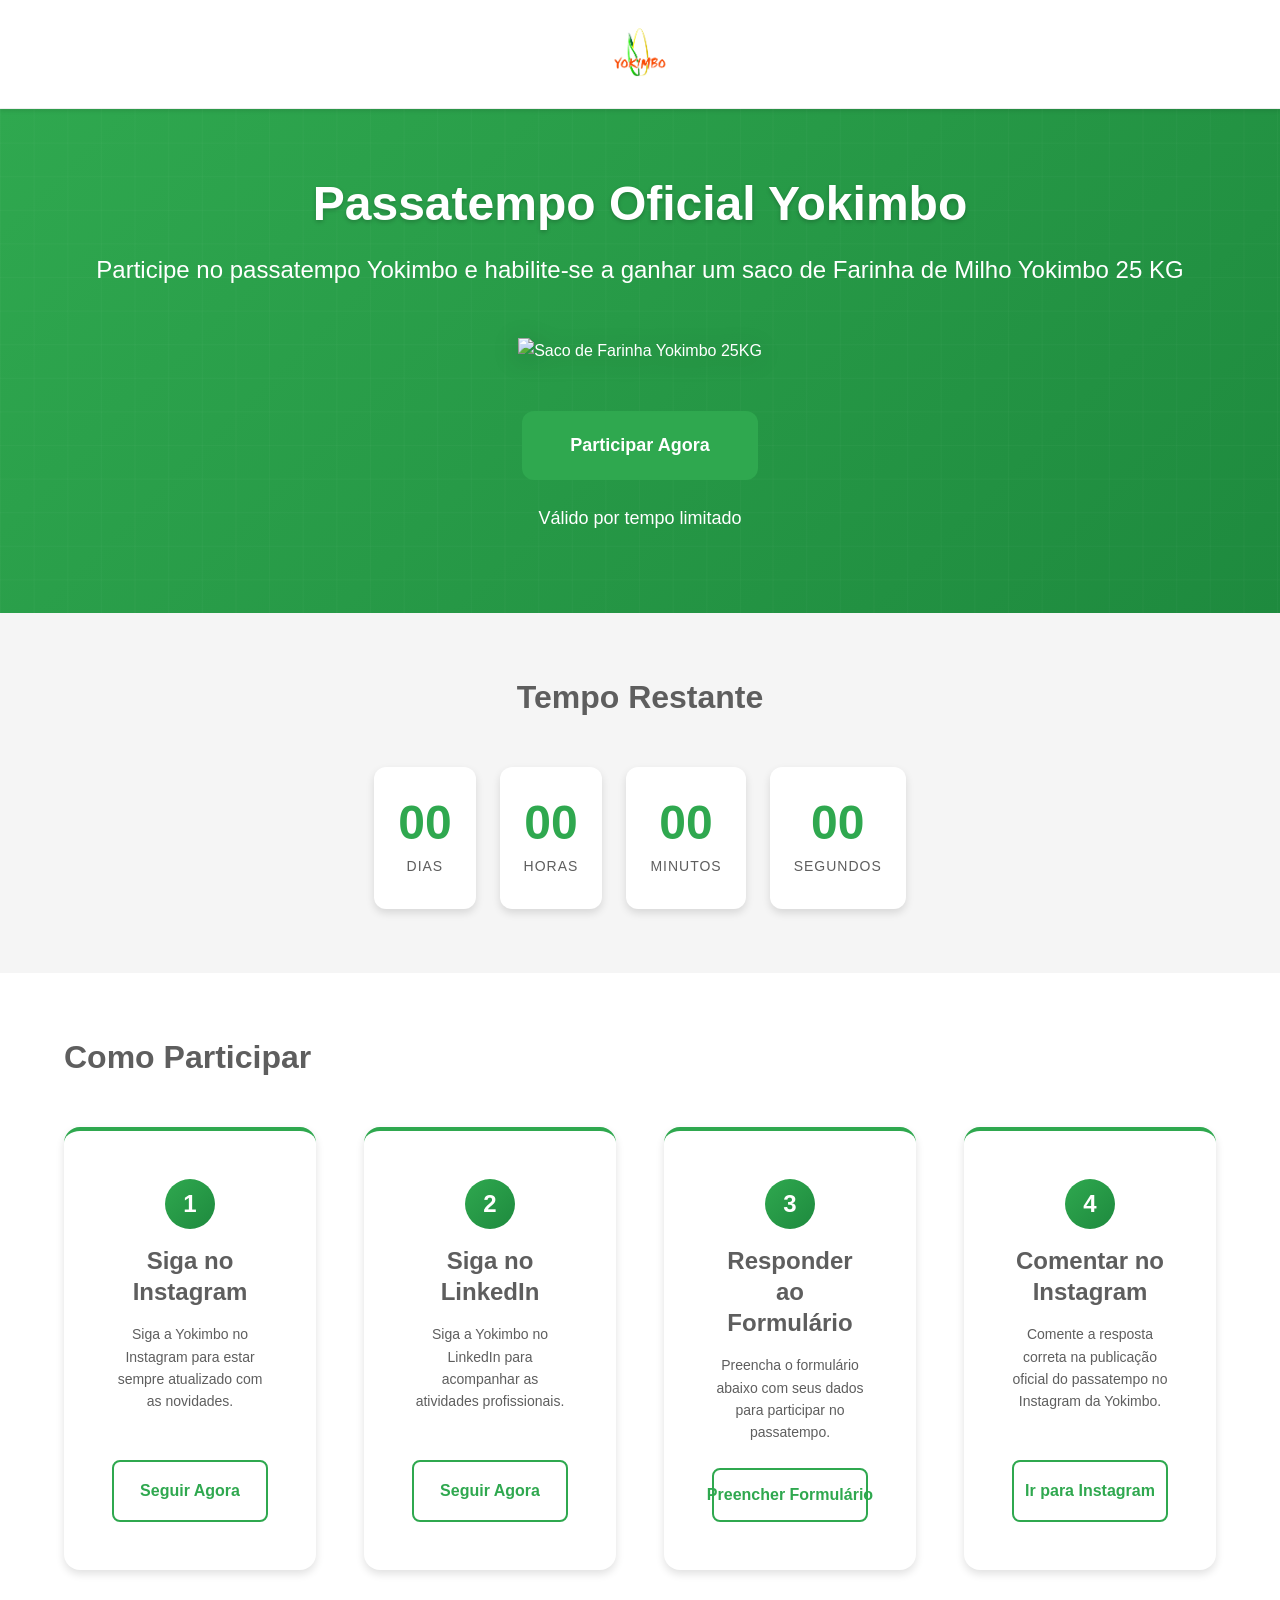
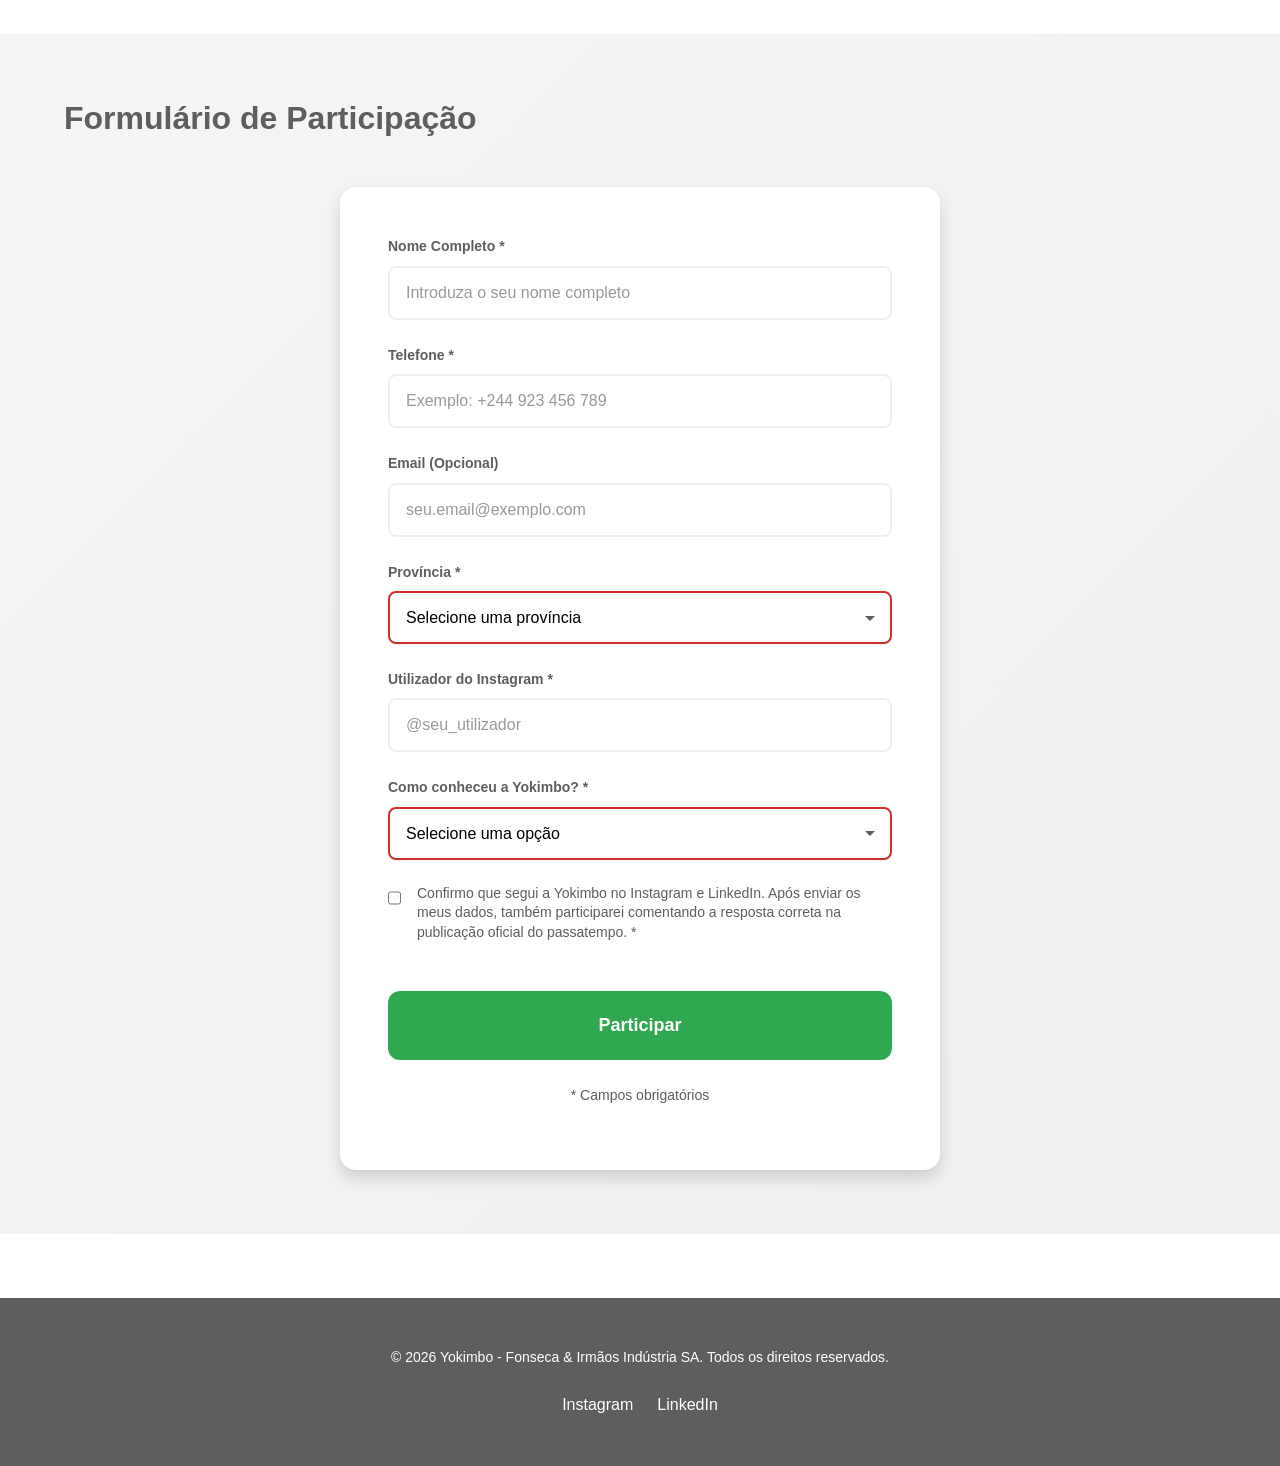
==== index.html @ 4f71092d "Update index.html" ====
<!DOCTYPE html>
<html lang="pt-PT">
<head>
    <meta charset="UTF-8">
    <meta name="viewport" content="width=device-width, initial-scale=1.0">
    <meta name="description" content="Passatempo Oficial Yokimbo - Ganhe um saco de Farinha de Milho Yokimbo 25 KG">
    <meta name="theme-color" content="#2FA84F">
    
    <title>Passatempo Yokimbo | Ganhe um saco de Farinha de Milho 25 KG</title>
    
    <!-- CSS -->
    <link rel="stylesheet" href="css/style.css">
    <link rel="stylesheet" href="css/responsive.css">
    <link rel="stylesheet" href="css/animations.css">
    
    <!-- Cloudflare Turnstile -->
    <script src="https://challenges.cloudflare.com/turnstile/v0/api.js" async defer></script>
</head>
<body>
    <!-- HEADER -->
    <header class="header">
        <div class="container">
            <div class="logo">
                <img src="assets/logo.png" alt="Yokimbo - Derivados de Milho" class="logo-img">
            </div>
        </div>
    </header>

    <!-- HERO SECTION -->
    <section class="hero">
        <div class="container">
            <div class="hero-content">
                <h1 class="hero-title">Passatempo Oficial Yokimbo</h1>
                <p class="hero-subtitle">Participe no passatempo Yokimbo e habilite-se a ganhar um saco de Farinha de Milho Yokimbo 25 KG</p>
                
                <div class="hero-prize">
                    <img src="assets/premio.png" alt="Saco de Farinha Yokimbo 25KG" class="prize-image">
                </div>
                
                <button class="btn btn-primary btn-large" onclick="scrollToForm()">
                    Participar Agora
                </button>
                
                <p class="hero-urgency">Válido por tempo limitado</p>
            </div>
        </div>
    </section>

    <!-- COUNTDOWN -->
    <section class="countdown-section">
        <div class="container">
            <h2 class="section-title">Tempo Restante</h2>
            <div class="countdown">
                <div class="countdown-item">
                    <div class="countdown-value" id="days">00</div>
                    <div class="countdown-label">Dias</div>
                </div>
                <div class="countdown-item">
                    <div class="countdown-value" id="hours">00</div>
                    <div class="countdown-label">Horas</div>
                </div>
                <div class="countdown-item">
                    <div class="countdown-value" id="minutes">00</div>
                    <div class="countdown-label">Minutos</div>
                </div>
                <div class="countdown-item">
                    <div class="countdown-value" id="seconds">00</div>
                    <div class="countdown-label">Segundos</div>
                </div>
            </div>
        </div>
    </section>

    <!-- COMO PARTICIPAR -->
    <section class="how-to-section">
        <div class="container">
            <h2 class="section-title">Como Participar</h2>
            <div class="steps-grid">
                
                <!-- PASSO 1 -->
                <div class="step-card">
                    <div class="step-number">1</div>
                    <h3 class="step-title">Siga no Instagram</h3>
                    <p class="step-description">Siga a Yokimbo no Instagram para estar sempre atualizado com as novidades.</p>
                    <a href="https://www.instagram.com/yokimboo/" target="_blank" rel="noopener noreferrer" class="btn btn-secondary">
                        Seguir Agora
                    </a>
                </div>
                
                <!-- PASSO 2 -->
                <div class="step-card">
                    <div class="step-number">2</div>
                    <h3 class="step-title">Siga no LinkedIn</h3>
                    <p class="step-description">Siga a Yokimbo no LinkedIn para acompanhar as atividades profissionais.</p>
                    <a href="https://www.linkedin.com/in/yokimbo-fonseca-irm%C3%A3os-ind%C3%BAstria-sa-bb4687336/" target="_blank" rel="noopener noreferrer" class="btn btn-secondary">
                        Seguir Agora
                    </a>
                </div>
                
                <!-- PASSO 3 -->
                <div class="step-card">
                    <div class="step-number">3</div>
                    <h3 class="step-title">Responder ao Formulário</h3>
                    <p class="step-description">Preencha o formulário abaixo com seus dados para participar no passatempo.</p>
                    <button class="btn btn-secondary" onclick="scrollToForm()">
                        Preencher Formulário
                    </button>
                </div>
                
                <!-- PASSO 4 -->
                <div class="step-card">
                    <div class="step-number">4</div>
                    <h3 class="step-title">Comentar no Instagram</h3>
                    <p class="step-description">Comente a resposta correta na publicação oficial do passatempo no Instagram da Yokimbo.</p>
                    <a href="https://www.instagram.com/yokimboo/" target="_blank" rel="noopener noreferrer" class="btn btn-secondary">
                        Ir para Instagram
                    </a>
                </div>
                
            </div>
        </div>
    </section>

    <!-- FORMULÁRIO -->
    <section class="form-section" id="form-section">
        <div class="container">
            <h2 class="section-title">Formulário de Participação</h2>
            <div class="form-wrapper">
                <form id="participationForm" class="form">
                    
                    <!-- Nome Completo -->
                    <div class="form-group">
                        <label for="fullName" class="form-label">Nome Completo *</label>
                        <input 
                            type="text" 
                            id="fullName" 
                            name="fullName" 
                            class="form-input" 
                            placeholder="Introduza o seu nome completo"
                            required
                        >
                        <span class="form-error" id="error-fullName"></span>
                    </div>
                    
                    <!-- Telefone -->
                    <div class="form-group">
                        <label for="phone" class="form-label">Telefone *</label>
                        <input 
                            type="tel" 
                            id="phone" 
                            name="phone" 
                            class="form-input" 
                            placeholder="Exemplo: +244 923 456 789"
                            required
                        >
                        <span class="form-error" id="error-phone"></span>
                    </div>
                    
                    <!-- Email -->
                    <div class="form-group">
                        <label for="email" class="form-label">Email (Opcional)</label>
                        <input 
                            type="email" 
                            id="email" 
                            name="email" 
                            class="form-input" 
                            placeholder="seu.email@exemplo.com"
                        >
                        <span class="form-error" id="error-email"></span>
                    </div>
                    
                    <!-- Província -->
                    <div class="form-group">
                        <label for="province" class="form-label">Província *</label>
                        <select id="province" name="province" class="form-input" required>
                            <option value="">Selecione uma província</option>
                            <option value="Bengo">Bengo</option>
                            <option value="Benguela">Benguela</option>
                            <option value="Bié">Bié</option>
                            <option value="Cabinda">Cabinda</option>
                            <option value="Cuando Cubango">Cuando Cubango</option>
                            <option value="Cuanza Norte">Cuanza Norte</option>
                            <option value="Cuanza Sul">Cuanza Sul</option>
                            <option value="Cunene">Cunene</option>
                            <option value="Huambo">Huambo</option>
                            <option value="Huíla">Huíla</option>
                            <option value="Luanda">Luanda</option>
                            <option value="Lunda Norte">Lunda Norte</option>
                            <option value="Lunda Sul">Lunda Sul</option>
                            <option value="Malange">Malange</option>
                            <option value="Moxico">Moxico</option>
                            <option value="Namibe">Namibe</option>
                            <option value="Uíge">Uíge</option>
                            <option value="Zaire">Zaire</option>
                        </select>
                        <span class="form-error" id="error-province"></span>
                    </div>
                    
                    <!-- Instagram -->
                    <div class="form-group">
                        <label for="instagram" class="form-label">Utilizador do Instagram *</label>
                        <input 
                            type="text" 
                            id="instagram" 
                            name="instagram" 
                            class="form-input" 
                            placeholder="@seu_utilizador"
                            required
                        >
                        <span class="form-error" id="error-instagram"></span>
                    </div>
                    
                    <!-- Como Conheceu -->
                    <div class="form-group">
                        <label for="origin" class="form-label">Como conheceu a Yokimbo? *</label>
                        <select id="origin" name="origin" class="form-input" required>
                            <option value="">Selecione uma opção</option>
                            <option value="Instagram">Instagram</option>
                            <option value="Facebook">Facebook</option>
                            <option value="FILDA">FILDA</option>
                            <option value="Supermercado">Supermercado</option>
                            <option value="Amigos">Amigos</option>
                            <option value="Outro">Outro</option>
                        </select>
                        <span class="form-error" id="error-origin"></span>
                    </div>
                    
                    <!-- Checkbox de Confirmação -->
                    <div class="form-group form-checkbox">
                        <input 
                            type="checkbox" 
                            id="confirm" 
                            name="confirm" 
                            class="form-checkbox-input"
                            required
                        >
                        <label for="confirm" class="form-checkbox-label">
                            Confirmo que segui a Yokimbo no Instagram e LinkedIn. Após enviar os meus dados, também participarei comentando a resposta correta na publicação oficial do passatempo. *
                        </label>
                        <span class="form-error" id="error-confirm"></span>
                    </div>
                    
                    <!-- Cloudflare Turnstile -->
                    <div class="form-group">
                        <div class="cf-turnstile" 
                             data-sitekey="0x4AAAAAAD3tUOcCZCIoDk7H" 
                             data-theme="light">
                        </div>
                    </div>
                    
                    <!-- Botão Enviar -->
                    <button type="submit" class="btn btn-primary btn-large" id="submitBtn">
                        Participar
                    </button>
                    
                    <p class="form-notice">* Campos obrigatórios</p>
                </form>
            </div>
        </div>
    </section>

    <!-- FOOTER -->
    <footer class="footer">
        <div class="container">
            <div class="footer-content">
                <p>&copy; 2026 Yokimbo - Fonseca & Irmãos Indústria SA. Todos os direitos reservados.</p>
                <div class="footer-links">
                    <a href="https://www.instagram.com/yokimboo/" target="_blank" rel="noopener noreferrer">Instagram</a>
                    <a href="https://www.linkedin.com/in/yokimbo-fonseca-irm%C3%A3os-ind%C3%BAstria-sa-bb4687336/" target="_blank" rel="noopener noreferrer">LinkedIn</a>
                </div>
            </div>
        </div>
    </footer>

    <!-- LOADING OVERLAY -->
    <div class="loading-overlay" id="loadingOverlay">
        <div class="spinner"></div>
        <p>A enviar a sua participação...</p>
    </div>

   <script src="js/config.js"></script>

<script src="js/countdown.js"></script>
<script src="js/validation.js"></script>

<script type="module" src="js/firebase.js"></script>

<script type="module" src="js/submit.js"></script>
<script src="js/app.js"></script>
</body>
</html>
---- css/style.css ----
/* ================================================
   VARIÁVEIS CSS - Yokimbo Passatempo
   ================================================ */

:root {
    /* Cores Principais */
    --color-green: #2FA84F;
    --color-yellow: #F2C300;
    --color-orange: #F26A21;
    --color-white: #FFFFFF;
    --color-gray: #5E5E5E;
    --color-gray-light: #F5F5F5;
    --color-gray-medium: #EEEEEE;
    --color-error: #D32F2F;
    --color-success: #4CAF50;
    --color-dark-green: #1e8a3e;
    
    /* Tipografia */
    --font-family: -apple-system, BlinkMacSystemFont, 'Segoe UI', 'Roboto', 'Helvetica Neue', sans-serif;
    --font-size-base: 16px;
    --font-size-sm: 14px;
    --font-size-lg: 18px;
    --font-size-xl: 24px;
    --font-size-2xl: 32px;
    --font-size-3xl: 48px;
    
    /* Espaçamento */
    --spacing-xs: 4px;
    --spacing-sm: 8px;
    --spacing-md: 16px;
    --spacing-lg: 24px;
    --spacing-xl: 32px;
    --spacing-2xl: 48px;
    --spacing-3xl: 64px;
    
    /* Sombras */
    --shadow-sm: 0 2px 4px rgba(0, 0, 0, 0.1);
    --shadow-md: 0 4px 8px rgba(0, 0, 0, 0.12);
    --shadow-lg: 0 8px 16px rgba(0, 0, 0, 0.15);
    --shadow-xl: 0 12px 24px rgba(0, 0, 0, 0.2);
    
    /* Bordas */
    --radius-sm: 4px;
    --radius-md: 8px;
    --radius-lg: 12px;
    --radius-xl: 16px;
    --radius-full: 9999px;
    
    /* Transições */
    --transition-base: 0.3s ease;
    --transition-smooth: 0.4s cubic-bezier(0.25, 0.46, 0.45, 0.94);
}

/* ================================================
   RESET & ESTILOS BASE
   ================================================ */

* {
    margin: 0;
    padding: 0;
    box-sizing: border-box;
}

html {
    scroll-behavior: smooth;
}

body {
    font-family: var(--font-family);
    font-size: var(--font-size-base);
    line-height: 1.6;
    color: var(--color-gray);
    background-color: var(--color-white);
}

/* ================================================
   TIPOGRAFIA
   ================================================ */

h1, h2, h3, h4, h5, h6 {
    font-weight: 700;
    line-height: 1.3;
    color: var(--color-gray);
}

h1 {
    font-size: var(--font-size-3xl);
}

h2 {
    font-size: var(--font-size-2xl);
}

h3 {
    font-size: var(--font-size-xl);
}

p {
    margin-bottom: var(--spacing-md);
}

a {
    color: var(--color-green);
    text-decoration: none;
    transition: color var(--transition-base);
}

a:hover {
    color: var(--color-orange);
}

/* ================================================
   CONTAINER
   ================================================ */

.container {
    width: 100%;
    max-width: 1200px;
    margin: 0 auto;
    padding: 0 var(--spacing-lg);
}

/* ================================================
   HEADER
   ================================================ */

.header {
    background-color: var(--color-white);
    border-bottom: 1px solid var(--color-gray-medium);
    padding: var(--spacing-lg) 0;
    box-shadow: var(--shadow-sm);
    position: sticky;
    top: 0;
    z-index: 100;
}

.logo {
    display: flex;
    align-items: center;
    justify-content: center;
}

.logo-img {
    height: 60px;
    width: auto;
    object-fit: contain;
}

/* ================================================
   HERO SECTION
   ================================================ */

.hero {
    background: linear-gradient(135deg, var(--color-green) 0%, var(--color-dark-green) 100%);
    color: var(--color-white);
    padding: var(--spacing-3xl) var(--spacing-lg);
    text-align: center;
    position: relative;
    overflow: hidden;
}

.hero::before {
    content: '';
    position: absolute;
    top: 0;
    left: 0;
    right: 0;
    bottom: 0;
    background: url('data:image/svg+xml,<svg xmlns="http://www.w3.org/2000/svg" viewBox="0 0 1200 600"><defs><pattern id="grid" width="40" height="40" patternUnits="userSpaceOnUse"><path d="M 40 0 L 0 0 0 40" fill="none" stroke="rgba(255,255,255,0.05)" stroke-width="1"/></pattern></defs><rect width="1200" height="600" fill="url(%23grid)"/></svg>');
    pointer-events: none;
}

.hero-content {
    position: relative;
    z-index: 2;
}

.hero-title {
    font-size: var(--font-size-3xl);
    margin-bottom: var(--spacing-md);
    text-shadow: 0 2px 4px rgba(0, 0, 0, 0.2);
    color: var(--color-white);
}

.hero-subtitle {
    font-size: var(--font-size-xl);
    margin-bottom: var(--spacing-2xl);
    opacity: 0.95;
    color: var(--color-white);
}

.hero-prize {
    margin: var(--spacing-2xl) 0;
}

.prize-image {
    max-width: 300px;
    width: 100%;
    height: auto;
    filter: drop-shadow(0 4px 12px rgba(0, 0, 0, 0.2));
    transition: transform var(--transition-smooth);
}

.prize-image:hover {
    transform: scale(1.05);
}

.hero-urgency {
    font-size: var(--font-size-lg);
    margin-top: var(--spacing-lg);
    opacity: 0.9;
    color: var(--color-white);
}

/* ================================================
   COUNTDOWN SECTION
   ================================================ */

.countdown-section {
    background-color: var(--color-gray-light);
    padding: var(--spacing-3xl) var(--spacing-lg);
    text-align: center;
}

.section-title {
    margin-bottom: var(--spacing-2xl);
    color: var(--color-gray);
}

.countdown {
    display: flex;
    justify-content: center;
    align-items: center;
    gap: var(--spacing-lg);
    flex-wrap: wrap;
}

.countdown-item {
    background-color: var(--color-white);
    border-radius: var(--radius-lg);
    padding: var(--spacing-xl) var(--spacing-lg);
    min-width: 100px;
    box-shadow: var(--shadow-md);
    transition: transform var(--transition-base), box-shadow var(--transition-base);
}

.countdown-item:hover {
    transform: translateY(-4px);
    box-shadow: var(--shadow-lg);
}

.countdown-value {
    font-size: var(--font-size-3xl);
    font-weight: 700;
    color: var(--color-green);
    line-height: 1;
    margin-bottom: var(--spacing-sm);
}

.countdown-label {
    font-size: var(--font-size-sm);
    color: var(--color-gray);
    text-transform: uppercase;
    letter-spacing: 1px;
}

/* ================================================
   HOW TO SECTION
   ================================================ */

.how-to-section {
    padding: var(--spacing-3xl) var(--spacing-lg);
    background-color: var(--color-white);
}

.steps-grid {
    display: grid;
    grid-template-columns: repeat(auto-fit, minmax(250px, 1fr));
    gap: var(--spacing-2xl);
    margin-top: var(--spacing-2xl);
}

.step-card {
    background-color: var(--color-white);
    border-radius: var(--radius-xl);
    padding: var(--spacing-2xl);
    box-shadow: var(--shadow-md);
    transition: all var(--transition-smooth);
    border-top: 4px solid var(--color-green);
    text-align: center;
    display: flex;
    flex-direction: column;
}

.step-card:hover {
    transform: translateY(-8px);
    box-shadow: var(--shadow-xl);
}

.step-number {
    display: inline-flex;
    align-items: center;
    justify-content: center;
    width: 50px;
    height: 50px;
    background: linear-gradient(135deg, var(--color-green) 0%, var(--color-dark-green) 100%);
    color: var(--color-white);
    border-radius: var(--radius-full);
    font-size: var(--font-size-xl);
    font-weight: 700;
    margin: 0 auto var(--spacing-md);
}

.step-title {
    color: var(--color-gray);
    margin-bottom: var(--spacing-md);
    font-size: var(--font-size-xl);
}

.step-description {
    color: var(--color-gray);
    font-size: var(--font-size-sm);
    margin-bottom: var(--spacing-lg);
    flex-grow: 1;
}

/* ================================================
   FORM SECTION
   ================================================ */

.form-section {
    background: linear-gradient(135deg, var(--color-gray-light) 0%, #f0f0f0 100%);
    padding: var(--spacing-3xl) var(--spacing-lg);
}

.form-wrapper {
    background-color: var(--color-white);
    border-radius: var(--radius-xl);
    padding: var(--spacing-2xl);
    box-shadow: var(--shadow-lg);
    max-width: 600px;
    margin: var(--spacing-2xl) auto 0;
}

.form {
    display: flex;
    flex-direction: column;
    gap: var(--spacing-lg);
}

.form-group {
    display: flex;
    flex-direction: column;
    gap: var(--spacing-sm);
}

.form-label {
    font-weight: 600;
    color: var(--color-gray);
    font-size: var(--font-size-sm);
}

.form-input {
    padding: var(--spacing-md);
    border: 2px solid var(--color-gray-medium);
    border-radius: var(--radius-md);
    font-family: var(--font-family);
    font-size: var(--font-size-base);
    transition: all var(--transition-base);
    background-color: var(--color-white);
}

.form-input:focus {
    outline: none;
    border-color: var(--color-green);
    box-shadow: 0 0 0 3px rgba(47, 168, 79, 0.1);
}

.form-input::placeholder {
    color: #999;
}

.form-input:invalid:not(:placeholder-shown) {
    border-color: var(--color-error);
}

/* Select */
select.form-input {
    cursor: pointer;
    appearance: none;
    background-image: url('data:image/svg+xml;utf8,<svg fill="%235E5E5E" height="24" viewBox="0 0 24 24" width="24" xmlns="http://www.w3.org/2000/svg"><path d="M7 10l5 5 5-5z"/></svg>');
    background-repeat: no-repeat;
    background-position: right 8px center;
    padding-right: 36px;
}

/* Checkbox */
.form-checkbox {
    flex-direction: row;
    align-items: flex-start;
    gap: var(--spacing-md);
}

.form-checkbox-input {
    width: 24px;
    height: 24px;
    margin-top: 2px;
    cursor: pointer;
    accent-color: var(--color-green);
}

.form-checkbox-label {
    font-weight: 400;
    color: var(--color-gray);
    font-size: var(--font-size-sm);
    line-height: 1.4;
    cursor: pointer;
}

/* Erro */
.form-error {
    color: var(--color-error);
    font-size: var(--font-size-sm);
    display: none;
}

.form-error.show {
    display: block;
}

.form-input.error {
    border-color: var(--color-error);
}

/* Notice */
.form-notice {
    font-size: var(--font-size-sm);
    color: var(--color-gray);
    text-align: center;
}

/* ================================================
   BOTÕES
   ================================================ */

.btn {
    display: inline-flex;
    align-items: center;
    justify-content: center;
    padding: var(--spacing-md) var(--spacing-lg);
    border: none;
    border-radius: var(--radius-md);
    font-size: var(--font-size-base);
    font-weight: 600;
    cursor: pointer;
    transition: all var(--transition-base);
    text-decoration: none;
    white-space: nowrap;
}

.btn-primary {
    background-color: var(--color-green);
    color: var(--color-white);
}

.btn-primary:hover:not(:disabled) {
    background-color: var(--color-dark-green);
    transform: translateY(-2px);
    box-shadow: var(--shadow-lg);
}

.btn-primary:active:not(:disabled) {
    transform: translateY(0);
}

.btn-secondary {
    background-color: var(--color-white);
    color: var(--color-green);
    border: 2px solid var(--color-green);
}

.btn-secondary:hover:not(:disabled) {
    background-color: var(--color-green);
    color: var(--color-white);
    box-shadow: var(--shadow-md);
}

.btn-large {
    padding: var(--spacing-lg) var(--spacing-2xl);
    font-size: var(--font-size-lg);
    border-radius: var(--radius-lg);
}

.btn:disabled {
    opacity: 0.6;
    cursor: not-allowed;
}

/* ================================================
   LOADING OVERLAY
   ================================================ */

.loading-overlay {
    display: none;
    position: fixed;
    top: 0;
    left: 0;
    right: 0;
    bottom: 0;
    background-color: rgba(0, 0, 0, 0.6);
    z-index: 1000;
    align-items: center;
    justify-content: center;
    flex-direction: column;
}

.loading-overlay.show {
    display: flex;
}

.spinner {
    width: 48px;
    height: 48px;
    border: 4px solid rgba(255, 255, 255, 0.3);
    border-top-color: var(--color-white);
    border-radius: var(--radius-full);
    animation: spin 0.8s linear infinite;
}

@keyframes spin {
    to {
        transform: rotate(360deg);
    }
}

.loading-overlay p {
    color: var(--color-white);
    margin-top: var(--spacing-lg);
    font-size: var(--font-size-lg);
}

/* ================================================
   FOOTER
   ================================================ */

.footer {
    background-color: var(--color-gray);
    color: var(--color-white);
    padding: var(--spacing-2xl) var(--spacing-lg);
    margin-top: var(--spacing-3xl);
}

.footer-content {
    display: flex;
    flex-direction: column;
    align-items: center;
    gap: var(--spacing-lg);
    text-align: center;
}

.footer-content p {
    margin-bottom: 0;
    font-size: var(--font-size-sm);
}

.footer-links {
    display: flex;
    gap: var(--spacing-lg);
}

.footer-links a {
    color: var(--color-white);
    text-decoration: none;
    transition: color var(--transition-base);
}

.footer-links a:hover {
    color: var(--color-yellow);
}

/* ================================================
   CLOUDFLARE TURNSTILE
   ================================================ */

.cf-turnstile {
    display: flex;
    justify-content: center;
}

/* ================================================
   ACCESSIBILITY
   ================================================ */

.visually-hidden {
    position: absolute;
    width: 1px;
    height: 1px;
    padding: 0;
    margin: -1px;
    overflow: hidden;
    clip: rect(0, 0, 0, 0);
    white-space: nowrap;
    border-width: 0;
}

/* Focus visible */
:focus-visible {
    outline: 2px solid var(--color-green);
    outline-offset: 2px;
}

/* Print */
@media print {
    .header,
    .footer,
    .btn {
        display: none;
    }
}
---- css/responsive.css ----
/* ================================================
   RESPONSIVE - Tablet (768px até 1024px)
   ================================================ */

@media (max-width: 1024px) {
    .container {
        padding: 0 var(--spacing-md);
    }

    .hero-title {
        font-size: 32px;
    }

    .hero-subtitle {
        font-size: 18px;
    }

    .section-title {
        font-size: 28px;
    }

    .countdown {
        gap: var(--spacing-md);
    }

    .countdown-item {
        min-width: 80px;
        padding: var(--spacing-lg) var(--spacing-md);
    }

    .countdown-value {
        font-size: 32px;
    }

    .steps-grid {
        grid-template-columns: repeat(2, 1fr);
        gap: var(--spacing-lg);
    }

    .form-wrapper {
        padding: var(--spacing-xl);
    }
}

/* ================================================
   RESPONSIVE - Mobile (até 767px)
   ================================================ */

@media (max-width: 767px) {
    :root {
        --font-size-base: 15px;
        --font-size-xl: 20px;
        --font-size-2xl: 24px;
        --font-size-3xl: 32px;
        --spacing-lg: 20px;
        --spacing-xl: 24px;
        --spacing-2xl: 32px;
        --spacing-3xl: 40px;
    }

    /* Header */
    .header {
        padding: var(--spacing-md) 0;
    }

    .logo-img {
        height: 50px;
    }

    /* Hero */
    .hero {
        padding: var(--spacing-2xl) var(--spacing-lg);
    }

    .hero-title {
        font-size: var(--font-size-2xl);
        margin-bottom: var(--spacing-md);
    }

    .hero-subtitle {
        font-size: 16px;
        margin-bottom: var(--spacing-lg);
    }

    .hero-prize {
        margin: var(--spacing-lg) 0;
    }

    .prize-image {
        max-width: 200px;
    }

    /* Countdown */
    .countdown-section {
        padding: var(--spacing-2xl) var(--spacing-lg);
    }

    .section-title {
        font-size: var(--font-size-xl);
        margin-bottom: var(--spacing-lg);
    }

    .countdown {
        gap: var(--spacing-sm);
    }

    .countdown-item {
        min-width: 70px;
        padding: var(--spacing-md);
        border-radius: var(--radius-md);
    }

    .countdown-value {
        font-size: 24px;
    }

    .countdown-label {
        font-size: 11px;
    }

    /* Steps */
    .how-to-section {
        padding: var(--spacing-2xl) var(--spacing-lg);
    }

    .steps-grid {
        grid-template-columns: 1fr;
        gap: var(--spacing-lg);
    }

    .step-card {
        padding: var(--spacing-lg);
    }

    .step-number {
        width: 40px;
        height: 40px;
        font-size: var(--font-size-lg);
        margin-bottom: var(--spacing-md);
    }

    .step-title {
        font-size: 16px;
    }

    .step-description {
        font-size: 14px;
    }

    /* Form */
    .form-section {
        padding: var(--spacing-2xl) var(--spacing-lg);
    }

    .form-wrapper {
        padding: var(--spacing-lg);
        margin-top: var(--spacing-lg);
    }

    .form {
        gap: var(--spacing-md);
    }

    .form-group {
        gap: var(--spacing-xs);
    }

    .form-label {
        font-size: 13px;
    }

    .form-input {
        padding: 12px var(--spacing-md);
        font-size: 16px;
        min-height: 44px;
    }

    select.form-input {
        background-position: right 6px center;
        padding-right: 32px;
    }

    .form-checkbox {
        gap: var(--spacing-sm);
    }

    .form-checkbox-input {
        width: 20px;
        height: 20px;
        margin-top: 4px;
        flex-shrink: 0;
    }

    .form-checkbox-label {
        font-size: 13px;
    }

    .form-error {
        font-size: 12px;
    }

    .form-notice {
        font-size: 12px;
        margin-top: var(--spacing-md);
    }

    /* Botões */
    .btn {
        padding: 12px var(--spacing-md);
        font-size: 14px;
        min-height: 44px;
    }

    .btn-large {
        padding: 14px var(--spacing-lg);
        font-size: 16px;
        min-height: 48px;
    }

    /* Footer */
    .footer {
        padding: var(--spacing-lg);
        margin-top: var(--spacing-2xl);
    }

    .footer-content {
        gap: var(--spacing-md);
    }

    .footer-content p {
        font-size: 12px;
    }

    .footer-links {
        gap: var(--spacing-md);
        flex-direction: column;
    }

    .footer-links a {
        font-size: 13px;
        display: inline-block;
    }
}

/* ================================================
   RESPONSIVE - Small Phones (até 480px)
   ================================================ */

@media (max-width: 480px) {
    .container {
        padding: 0 var(--spacing-md);
    }

    /* Header */
    .header {
        padding: var(--spacing-sm) 0;
    }

    .logo-img {
        height: 45px;
    }

    /* Hero */
    .hero {
        padding: var(--spacing-lg) var(--spacing-md);
    }

    .hero-title {
        font-size: 22px;
        margin-bottom: var(--spacing-sm);
    }

    .hero-subtitle {
        font-size: 14px;
        margin-bottom: var(--spacing-lg);
    }

    .prize-image {
        max-width: 150px;
    }

    .hero-urgency {
        font-size: 14px;
    }

    .btn-large {
        width: 100%;
    }

    /* Countdown */
    .countdown-section {
        padding: var(--spacing-lg) var(--spacing-md);
    }

    .countdown {
        gap: 6px;
    }

    .countdown-item {
        min-width: 65px;
        padding: 12px 8px;
    }

    .countdown-value {
        font-size: 20px;
    }

    .countdown-label {
        font-size: 10px;
        letter-spacing: 0.5px;
    }

    /* Steps */
    .how-to-section {
        padding: var(--spacing-lg) var(--spacing-md);
    }

    .steps-grid {
        gap: var(--spacing-md);
    }

    .step-card {
        padding: var(--spacing-md);
    }

    .step-number {
        width: 36px;
        height: 36px;
        font-size: 16px;
    }

    .step-title {
        font-size: 15px;
        margin-bottom: var(--spacing-sm);
    }

    .step-description {
        font-size: 13px;
        margin-bottom: var(--spacing-md);
    }

    .btn-secondary {
        width: 100%;
    }

    /* Form */
    .form-section {
        padding: var(--spacing-lg) var(--spacing-md);
    }

    .form-wrapper {
        padding: var(--spacing-md);
        margin-top: var(--spacing-lg);
    }

    .form {
        gap: var(--spacing-sm);
    }

    .form-input {
        padding: 10px var(--spacing-md);
        font-size: 16px;
        min-height: 44px;
    }

    .btn {
        width: 100%;
        padding: 12px var(--spacing-md);
        min-height: 44px;
    }

    /* Footer */
    .footer {
        padding: var(--spacing-lg) var(--spacing-md);
        margin-top: var(--spacing-xl);
    }

    .footer-content p {
        font-size: 11px;
    }
}

/* ================================================
   RESPONSIVE - Extra Small (até 320px)
   ================================================ */

@media (max-width: 320px) {
    .hero-title {
        font-size: 20px;
        margin-bottom: var(--spacing-sm);
    }

    .hero-subtitle {
        font-size: 13px;
    }

    .prize-image {
        max-width: 120px;
    }

    .countdown-item {
        min-width: 60px;
        padding: 10px 6px;
    }

    .countdown-value {
        font-size: 18px;
    }

    .countdown-label {
        font-size: 9px;
    }

    .step-title {
        font-size: 14px;
    }

    .step-description {
        font-size: 12px;
    }

    .form-wrapper {
        padding: var(--spacing-md);
    }

    .form-input {
        padding: 10px var(--spacing-sm);
    }
}

/* ================================================
   RESPONSIVE - Landscape Mobile
   ================================================ */

@media (max-height: 600px) and (orientation: landscape) {
    .hero {
        padding: var(--spacing-lg) var(--spacing-md);
    }

    .hero-title {
        font-size: 20px;
        margin-bottom: var(--spacing-sm);
    }

    .hero-subtitle {
        font-size: 14px;
    }

    .hero-prize {
        margin: var(--spacing-md) 0;
    }

    .prize-image {
        max-height: 120px;
        max-width: 120px;
    }

    .hero-urgency {
        font-size: 12px;
    }

    .btn-large {
        padding: 10px var(--spacing-lg);
        font-size: 14px;
    }

    .countdown-section {
        padding: var(--spacing-lg) var(--spacing-md);
    }

    .countdown-item {
        padding: var(--spacing-sm);
        min-width: 70px;
    }

    .countdown-value {
        font-size: 22px;
    }

    .how-to-section {
        padding: var(--spacing-lg) var(--spacing-md);
    }

    .step-card {
        padding: var(--spacing-md);
    }

    .form-section {
        padding: var(--spacing-lg) var(--spacing-md);
    }

    .form-wrapper {
        padding: var(--spacing-lg);
    }
}

/* ================================================
   RESPONSIVE - Tablet Landscape
   ================================================ */

@media (min-width: 768px) and (max-height: 600px) and (orientation: landscape) {
    .hero {
        padding: var(--spacing-xl) var(--spacing-lg);
    }

    .countdown-section {
        padding: var(--spacing-xl) var(--spacing-lg);
    }

    .how-to-section {
        padding: var(--spacing-xl) var(--spacing-lg);
    }

    .form-section {
        padding: var(--spacing-xl) var(--spacing-lg);
    }
}

/* ================================================
   RESPONSIVE - Large Desktop (1920px+)
   ================================================ */

@media (min-width: 1920px) {
    :root {
        --font-size-base: 18px;
        --font-size-xl: 28px;
        --font-size-2xl: 36px;
        --font-size-3xl: 56px;
    }

    .container {
        max-width: 1400px;
    }

    .hero {
        padding: var(--spacing-3xl) var(--spacing-lg);
    }

    .steps-grid {
        grid-template-columns: repeat(4, 1fr);
    }

    .prize-image {
        max-width: 400px;
    }
}

/* ================================================
   RESPONSIVE - High DPI / Retina
   ================================================ */

@media (-webkit-min-device-pixel-ratio: 2), (min-resolution: 192dpi) {
    .logo-img,
    .prize-image {
        image-rendering: -webkit-optimize-contrast;
    }
}

/* ================================================
   RESPONSIVE - Reduced Motion (Acessibilidade)
   ================================================ */

@media (prefers-reduced-motion: reduce) {
    *,
    *::before,
    *::after {
        animation-duration: 0.01ms !important;
        animation-iteration-count: 1 !important;
        transition-duration: 0.01ms !important;
        scroll-behavior: auto !important;
    }
}

/* ================================================
   RESPONSIVE - Print
   ================================================ */

@media print {
    body {
        background-color: white;
        color: black;
    }

    .header,
    .footer,
    .countdown-section,
    .how-to-section,
    .form-section,
    .btn,
    .loading-overlay {
        display: none !important;
    }

    .container {
        max-width: 100%;
        padding: 0;
    }

    a {
        text-decoration: underline;
    }
}
---- css/animations.css ----
/* ================================================
   ANIMAÇÕES - Yokimbo Passatempo
   ================================================ */

/* ================================================
   FADE IN
   ================================================ */

@keyframes fadeIn {
    from {
        opacity: 0;
    }
    to {
        opacity: 1;
    }
}

.fade-in {
    animation: fadeIn 0.6s ease-out;
}

/* ================================================
   SLIDE UP
   ================================================ */

@keyframes slideUp {
    from {
        opacity: 0;
        transform: translateY(30px);
    }
    to {
        opacity: 1;
        transform: translateY(0);
    }
}

.slide-up {
    animation: slideUp 0.6s cubic-bezier(0.25, 0.46, 0.45, 0.94);
}

/* ================================================
   SLIDE DOWN
   ================================================ */

@keyframes slideDown {
    from {
        opacity: 0;
        transform: translateY(-30px);
    }
    to {
        opacity: 1;
        transform: translateY(0);
    }
}

.slide-down {
    animation: slideDown 0.6s cubic-bezier(0.25, 0.46, 0.45, 0.94);
}

/* ================================================
   ZOOM IN
   ================================================ */

@keyframes zoomIn {
    from {
        opacity: 0;
        transform: scale(0.9);
    }
    to {
        opacity: 1;
        transform: scale(1);
    }
}

.zoom-in {
    animation: zoomIn 0.6s cubic-bezier(0.25, 0.46, 0.45, 0.94);
}

/* ================================================
   SCALE UP
   ================================================ */

@keyframes scaleUp {
    from {
        opacity: 0;
        transform: scale(0.95);
    }
    to {
        opacity: 1;
        transform: scale(1);
    }
}

.scale-up {
    animation: scaleUp 0.4s cubic-bezier(0.25, 0.46, 0.45, 0.94);
}

/* ================================================
   PULSE - Glow (Destaque elegante)
   ================================================ */

@keyframes pulseGlow {
    0% {
        box-shadow: 0 0 0 0 rgba(47, 168, 79, 0.4);
    }
    70% {
        box-shadow: 0 0 0 8px rgba(47, 168, 79, 0);
    }
    100% {
        box-shadow: 0 0 0 0 rgba(47, 168, 79, 0);
    }
}

.pulse-glow {
    animation: pulseGlow 2s cubic-bezier(0.4, 0, 0.6, 1) infinite;
}

/* ================================================
   SPIN (Loading)
   ================================================ */

@keyframes spin {
    from {
        transform: rotate(0deg);
    }
    to {
        transform: rotate(360deg);
    }
}

.spin {
    animation: spin 0.8s linear infinite;
}

/* ================================================
   STAGGER - Entrada em cascata
   ================================================ */

.stagger-item {
    animation: slideUp 0.6s cubic-bezier(0.25, 0.46, 0.45, 0.94);
}

.stagger-item:nth-child(1) {
    animation-delay: 0s;
}

.stagger-item:nth-child(2) {
    animation-delay: 0.1s;
}

.stagger-item:nth-child(3) {
    animation-delay: 0.2s;
}

.stagger-item:nth-child(4) {
    animation-delay: 0.3s;
}

.stagger-item:nth-child(5) {
    animation-delay: 0.4s;
}

.stagger-item:nth-child(6) {
    animation-delay: 0.5s;
}

/* ================================================
   FLOAT (Flutuação suave)
   ================================================ */

@keyframes float {
    0%, 100% {
        transform: translateY(0px);
    }
    50% {
        transform: translateY(-8px);
    }
}

.float {
    animation: float 3s ease-in-out infinite;
}

/* ================================================
   FOCUS GLOW (Campos de formulário)
   ================================================ */

@keyframes focusGlow {
    from {
        box-shadow: 0 0 0 0 rgba(47, 168, 79, 0.3);
    }
    to {
        box-shadow: 0 0 0 8px rgba(47, 168, 79, 0);
    }
}

.focus-glow:focus {
    animation: focusGlow 0.4s ease-out;
}

/* ================================================
   LIFT (Efeito de elevação)
   ================================================ */

@keyframes lift {
    from {
        transform: translateY(0);
        box-shadow: 0 4px 8px rgba(0, 0, 0, 0.12);
    }
    to {
        transform: translateY(-8px);
        box-shadow: 0 12px 24px rgba(0, 0, 0, 0.2);
    }
}

.lift:hover {
    animation: lift 0.3s cubic-bezier(0.25, 0.46, 0.45, 0.94) forwards;
}

/* ================================================
   BOUNCE (Efeito suave)
   ================================================ */

@keyframes bounceGentle {
    0%, 100% {
        transform: translateY(0);
    }
    50% {
        transform: translateY(-4px);
    }
}

.bounce-gentle {
    animation: bounceGentle 1s cubic-bezier(0.36, 0, 0.66, -0.56) infinite;
}

/* ================================================
   SHAKE (Validação - Erro)
   ================================================ */

@keyframes shake {
    0%, 100% {
        transform: translateX(0);
    }
    10%, 30%, 50%, 70%, 90% {
        transform: translateX(-4px);
    }
    20%, 40%, 60%, 80% {
        transform: translateX(4px);
    }
}

.shake {
    animation: shake 0.4s cubic-bezier(0.36, 0, 0.66, -0.56);
}

/* ================================================
   HERO ANIMATIONS
   ================================================ */

.hero-title {
    animation: slideDown 0.6s cubic-bezier(0.25, 0.46, 0.45, 0.94);
}

.hero-subtitle {
    animation: slideUp 0.6s cubic-bezier(0.25, 0.46, 0.45, 0.94);
    animation-delay: 0.1s;
    animation-fill-mode: both;
}

.hero-prize {
    animation: zoomIn 0.7s cubic-bezier(0.25, 0.46, 0.45, 0.94);
    animation-delay: 0.2s;
    animation-fill-mode: both;
}

.prize-image {
    animation: float 3.5s ease-in-out infinite;
    animation-delay: 0.5s;
}

.hero-urgency {
    animation: fadeIn 0.6s ease-out;
    animation-delay: 0.3s;
    animation-fill-mode: both;
}

/* ================================================
   BOTÃO PRINCIPAL - Entrada elegante (sem pulse infinito)
   ================================================ */

.hero .btn-primary {
    animation: slideUp 0.6s ease-out;
    animation-delay: 0.4s;
    animation-fill-mode: both;
}

/* ================================================
   STEPS CARDS - Stagger Entrada
   ================================================ */

.step-card {
    animation: slideUp 0.6s cubic-bezier(0.25, 0.46, 0.45, 0.94);
}

.step-card:nth-child(1) {
    animation-delay: 0s;
}

.step-card:nth-child(2) {
    animation-delay: 0.1s;
}

.step-card:nth-child(3) {
    animation-delay: 0.2s;
}

.step-card:nth-child(4) {
    animation-delay: 0.3s;
}

/* ================================================
   COUNTDOWN ITEMS - Animação
   ================================================ */

.countdown-item {
    animation: scaleUp 0.5s cubic-bezier(0.25, 0.46, 0.45, 0.94);
}

.countdown-item:nth-child(1) {
    animation-delay: 0s;
}

.countdown-item:nth-child(2) {
    animation-delay: 0.1s;
}

.countdown-item:nth-child(3) {
    animation-delay: 0.2s;
}

.countdown-item:nth-child(4) {
    animation-delay: 0.3s;
}

/* ================================================
   FORM SECTION - Entrada
   ================================================ */

.form-wrapper {
    animation: slideUp 0.7s cubic-bezier(0.25, 0.46, 0.45, 0.94);
}

.form-group {
    animation: fadeIn 0.5s ease-out;
}

.form-group:nth-child(1) {
    animation-delay: 0.1s;
    animation-fill-mode: both;
}

.form-group:nth-child(2) {
    animation-delay: 0.2s;
    animation-fill-mode: both;
}

.form-group:nth-child(3) {
    animation-delay: 0.3s;
    animation-fill-mode: both;
}

/* ================================================
   FORMULÁRIO - Focus & Input
   ================================================ */

.form-input {
    transition: all 0.3s ease;
}

.form-input:focus {
    animation: focusGlow 0.4s ease-out;
}

/* ================================================
   TRANSIÇÕES HOVER - Botões
   ================================================ */

.btn {
    transition: all 0.3s cubic-bezier(0.25, 0.46, 0.45, 0.94);
}

/* ================================================
   COUNTDOWN - Hover Animation
   ================================================ */

.countdown-item {
    transition: all 0.3s cubic-bezier(0.25, 0.46, 0.45, 0.94);
}

/* ================================================
   ANIMATION DELAYS - Utilitários
   ================================================ */

.animation-delay-100 {
    animation-delay: 100ms;
}

.animation-delay-200 {
    animation-delay: 200ms;
}

.animation-delay-300 {
    animation-delay: 300ms;
}

.animation-delay-500 {
    animation-delay: 500ms;
}

.animation-delay-700 {
    animation-delay: 700ms;
}

.animation-delay-1000 {
    animation-delay: 1000ms;
}

/* ================================================
   ACCESSIBILITY - Reduced Motion
   ================================================ */

@media (prefers-reduced-motion: reduce) {
    *,
    *::before,
    *::after {
        animation-duration: 0.01ms !important;
        animation-iteration-count: 1 !important;
        transition-duration: 0.01ms !important;
        scroll-behavior: auto !important;
    }

    /* Manter transições suaves mas sem animações */
    .btn {
        transition: all 0.15s ease;
    }

    .form-input {
        transition: all 0.15s ease;
    }

    .countdown-item {
        transition: all 0.15s ease;
    }

    .step-card {
        transition: all 0.15s ease;
    }
}

/* ================================================
   LOADING OVERLAY - Animação
   ================================================ */

.loading-overlay {
    animation: fadeIn 0.3s ease-out;
}

.loading-overlay.show {
    animation: fadeIn 0.3s ease-out forwards;
}

.spinner {
    animation: spin 0.8s linear infinite;
}

.loading-overlay p {
    animation: fadeIn 0.6s ease-out;
    animation-delay: 0.2s;
    animation-fill-mode: both;
}

/* ================================================
   TRANSIÇÕES BASE - Smooth Experience
   ================================================ */

a {
    transition: color 0.3s ease;
}

input:not([type="checkbox"]),
select,
textarea {
    transition: border-color 0.3s ease, box-shadow 0.3s ease, background-color 0.3s ease;
}

/* ================================================
   VALIDAÇÃO VISUAL
   ================================================ */

.form-input.error {
    animation: shake 0.4s cubic-bezier(0.36, 0, 0.66, -0.56);
}

.form-error.show {
    animation: slideDown 0.3s cubic-bezier(0.25, 0.46, 0.45, 0.94);
}

/* ================================================
   SUCCESS ANIMATIONS (para obrigado.html)
   ================================================ */

@keyframes slideInDown {
    from {
        opacity: 0;
        transform: translateY(-30px);
    }
    to {
        opacity: 1;
        transform: translateY(0);
    }
}

.success-card {
    animation: slideUp 0.6s cubic-bezier(0.25, 0.46, 0.45, 0.94);
}

.success-icon {
    animation: zoomIn 0.5s cubic-bezier(0.25, 0.46, 0.45, 0.94);
    animation-delay: 0.1s;
    animation-fill-mode: both;
}

.success-title {
    animation: slideDown 0.6s cubic-bezier(0.25, 0.46, 0.45, 0.94);
    animation-delay: 0.2s;
    animation-fill-mode: both;
}

.success-message {
    animation: fadeIn 0.6s ease-out;
    animation-delay: 0.3s;
    animation-fill-mode: both;
}
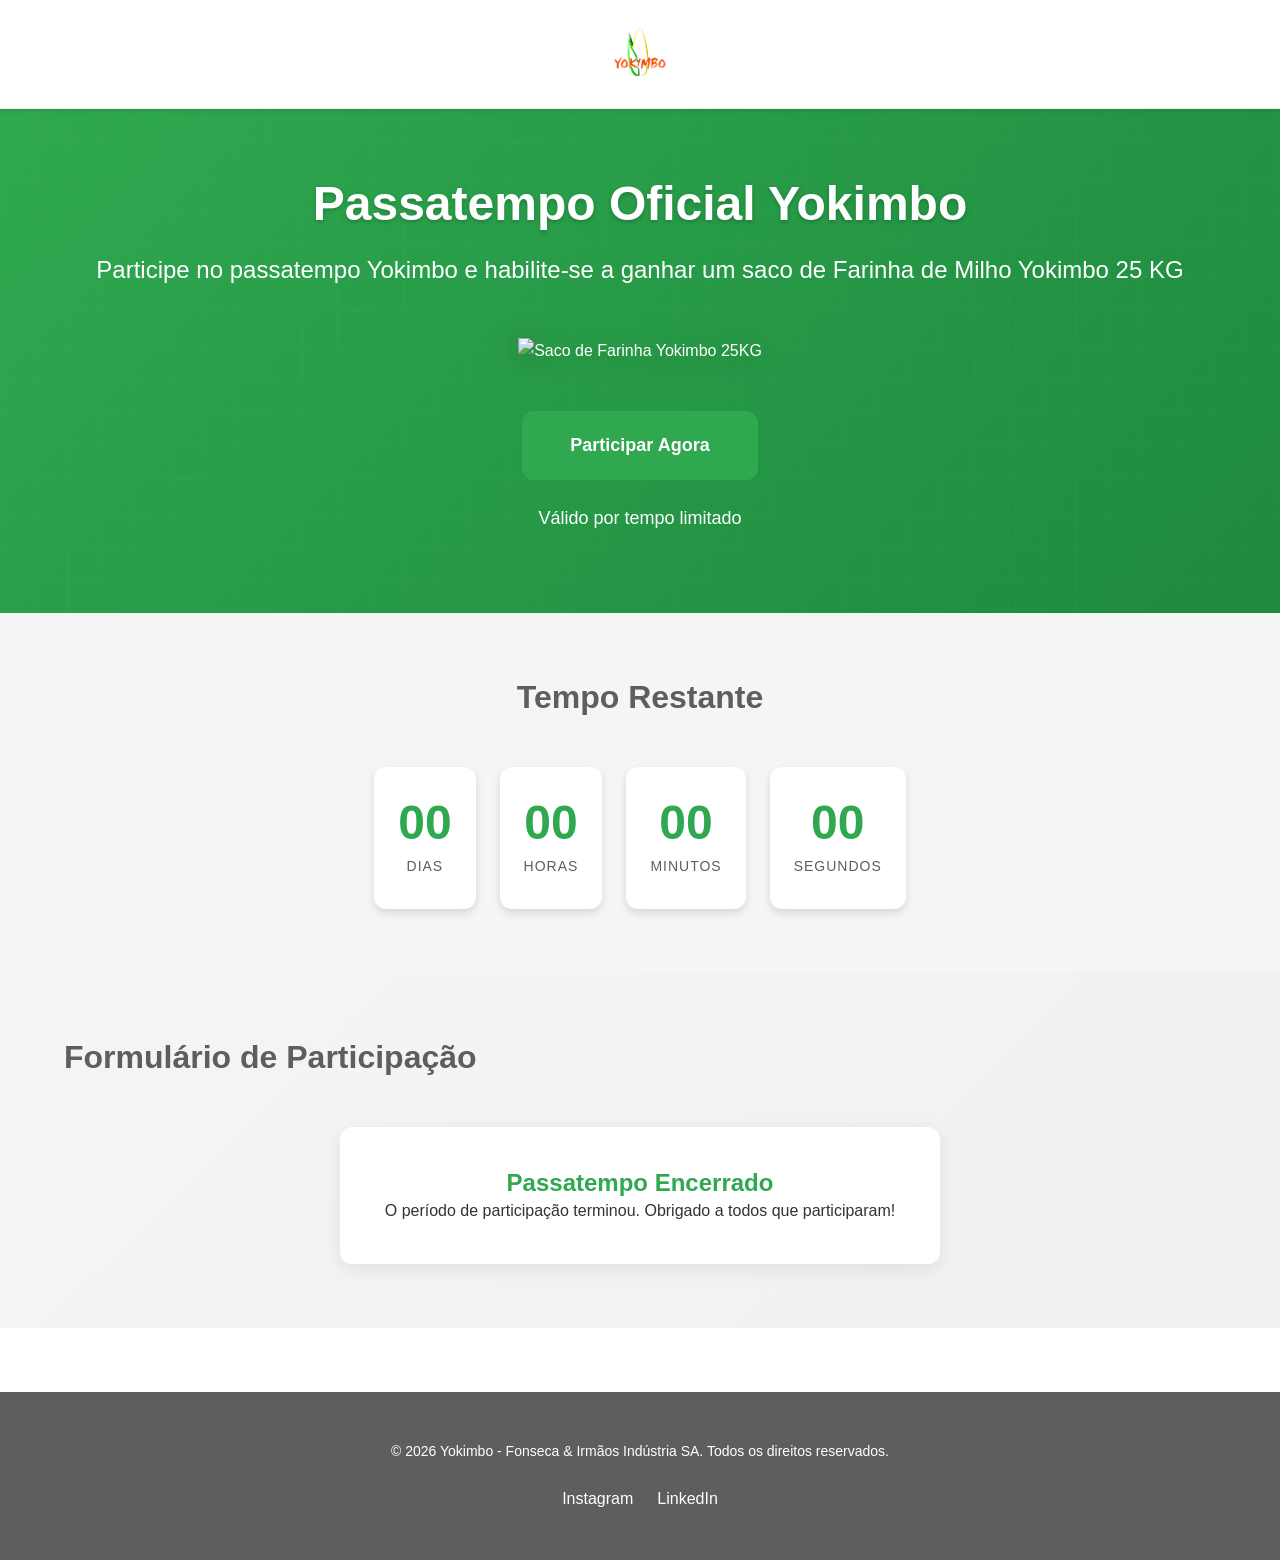
==== commit 269ce822: "Update index.html" ====
--- a/index.html
+++ b/index.html
@@ -71,60 +71,26 @@
         </div>
     </section>
 
-    <!-- COMO PARTICIPAR -->
-    <section class="how-to-section">
-        <div class="container">
-            <h2 class="section-title">Como Participar</h2>
-            <div class="steps-grid">
-                
-                <!-- PASSO 1 -->
-                <div class="step-card">
-                    <div class="step-number">1</div>
-                    <h3 class="step-title">Siga no Instagram</h3>
-                    <p class="step-description">Siga a Yokimbo no Instagram para estar sempre atualizado com as novidades.</p>
-                    <a href="https://www.instagram.com/yokimboo/" target="_blank" rel="noopener noreferrer" class="btn btn-secondary">
-                        Seguir Agora
-                    </a>
-                </div>
-                
-                <!-- PASSO 2 -->
-                <div class="step-card">
-                    <div class="step-number">2</div>
-                    <h3 class="step-title">Siga no LinkedIn</h3>
-                    <p class="step-description">Siga a Yokimbo no LinkedIn para acompanhar as atividades profissionais.</p>
-                    <a href="https://www.linkedin.com/in/yokimbo-fonseca-irm%C3%A3os-ind%C3%BAstria-sa-bb4687336/" target="_blank" rel="noopener noreferrer" class="btn btn-secondary">
-                        Seguir Agora
-                    </a>
-                </div>
-                
-                <!-- PASSO 3 -->
-                <div class="step-card">
-                    <div class="step-number">3</div>
-                    <h3 class="step-title">Responder ao Formulário</h3>
-                    <p class="step-description">Preencha o formulário abaixo com seus dados para participar no passatempo.</p>
-                    <button class="btn btn-secondary" onclick="scrollToForm()">
-                        Preencher Formulário
-                    </button>
-                </div>
-                
-                <!-- PASSO 4 -->
-                <div class="step-card">
-                    <div class="step-number">4</div>
-                    <h3 class="step-title">Comentar no Instagram</h3>
-                    <p class="step-description">Comente a resposta correta na publicação oficial do passatempo no Instagram da Yokimbo.</p>
-                    <a href="https://www.instagram.com/yokimboo/" target="_blank" rel="noopener noreferrer" class="btn btn-secondary">
-                        Ir para Instagram
-                    </a>
-                </div>
-                
-            </div>
-        </div>
-    </section>
-
     <!-- FORMULÁRIO -->
     <section class="form-section" id="form-section">
         <div class="container">
             <h2 class="section-title">Formulário de Participação</h2>
+
+            <!-- Mensagem exibida quando o countdown chega a zero -->
+            <div id="promotionClosedMessage" style="
+display:none;
+text-align:center;
+background:white;
+border-radius:12px;
+padding:40px 20px;
+max-width:600px;
+margin:0 auto;
+box-shadow:0 5px 20px rgba(0,0,0,.08);
+">
+                <h3 style="color:#2FA84F; margin-top:0;">Passatempo Encerrado</h3>
+                <p style="color:#333; margin-bottom:0;">O período de participação terminou. Obrigado a todos que participaram!</p>
+            </div>
+
             <div class="form-wrapper">
                 <form id="participationForm" class="form">
                     
@@ -250,11 +216,56 @@
                     
                     <!-- Botão Enviar -->
                     <button type="submit" class="btn btn-primary btn-large" id="submitBtn">
-                        Participar
+                        Enviar Candidatura
                     </button>
                     
                     <p class="form-notice">* Campos obrigatórios</p>
                 </form>
+            </div>
+        </div>
+    </section>
+
+    <!-- PASSOS SEGUINTES (visível só depois do envio com sucesso) -->
+    <section class="how-to-section" id="nextStepsSection" style="display:none;">
+        <div class="container">
+            <h2 class="section-title">Passos Seguintes</h2>
+
+            <p style="text-align:center;color:#2FA84F;font-weight:bold;margin-bottom:20px;">
+                ✅ Candidatura registada com sucesso! Agora falta só:
+            </p>
+
+            <div class="steps-grid">
+                
+                <!-- PASSO 1 -->
+                <div class="step-card">
+                    <div class="step-number">1</div>
+                    <h3 class="step-title">Siga no Instagram</h3>
+                    <p class="step-description">Siga a Yokimbo no Instagram para estar sempre atualizado com as novidades.</p>
+                    <a href="https://www.instagram.com/yokimboo/" target="_blank" rel="noopener noreferrer" class="btn btn-secondary">
+                        Seguir Agora
+                    </a>
+                </div>
+                
+                <!-- PASSO 2 -->
+                <div class="step-card">
+                    <div class="step-number">2</div>
+                    <h3 class="step-title">Siga no LinkedIn</h3>
+                    <p class="step-description">Siga a Yokimbo no LinkedIn para acompanhar as atividades profissionais.</p>
+                    <a href="https://www.linkedin.com/in/yokimbo-fonseca-irm%C3%A3os-ind%C3%BAstria-sa-bb4687336/" target="_blank" rel="noopener noreferrer" class="btn btn-secondary">
+                        Seguir Agora
+                    </a>
+                </div>
+                
+                <!-- PASSO 3 -->
+                <div class="step-card">
+                    <div class="step-number">3</div>
+                    <h3 class="step-title">Comentar no Instagram</h3>
+                    <p class="step-description">Comente a resposta correta na publicação oficial do passatempo no Instagram da Yokimbo.</p>
+                    <a href="https://www.instagram.com/yokimboo/" target="_blank" rel="noopener noreferrer" class="btn btn-secondary">
+                        Ir para Instagram
+                    </a>
+                </div>
+                
             </div>
         </div>
     </section>
@@ -278,14 +289,14 @@
         <p>A enviar a sua participação...</p>
     </div>
 
-   <script src="js/config.js"></script>
-
-<script src="js/countdown.js"></script>
-<script src="js/validation.js"></script>
-
-<script type="module" src="js/firebase.js"></script>
-
-<script type="module" src="js/submit.js"></script>
-<script src="js/app.js"></script>
+   <script src="js/config.js?v=2"></script>
+
+<script src="js/countdown.js?v=3"></script>
+<script src="js/validation.js?v=2"></script>
+
+<script type="module" src="js/firebase.js?v=2"></script>
+
+<script type="module" src="js/submit.js?v=5"></script>
+<script src="js/app.js?v=2"></script>
 </body>
 </html>
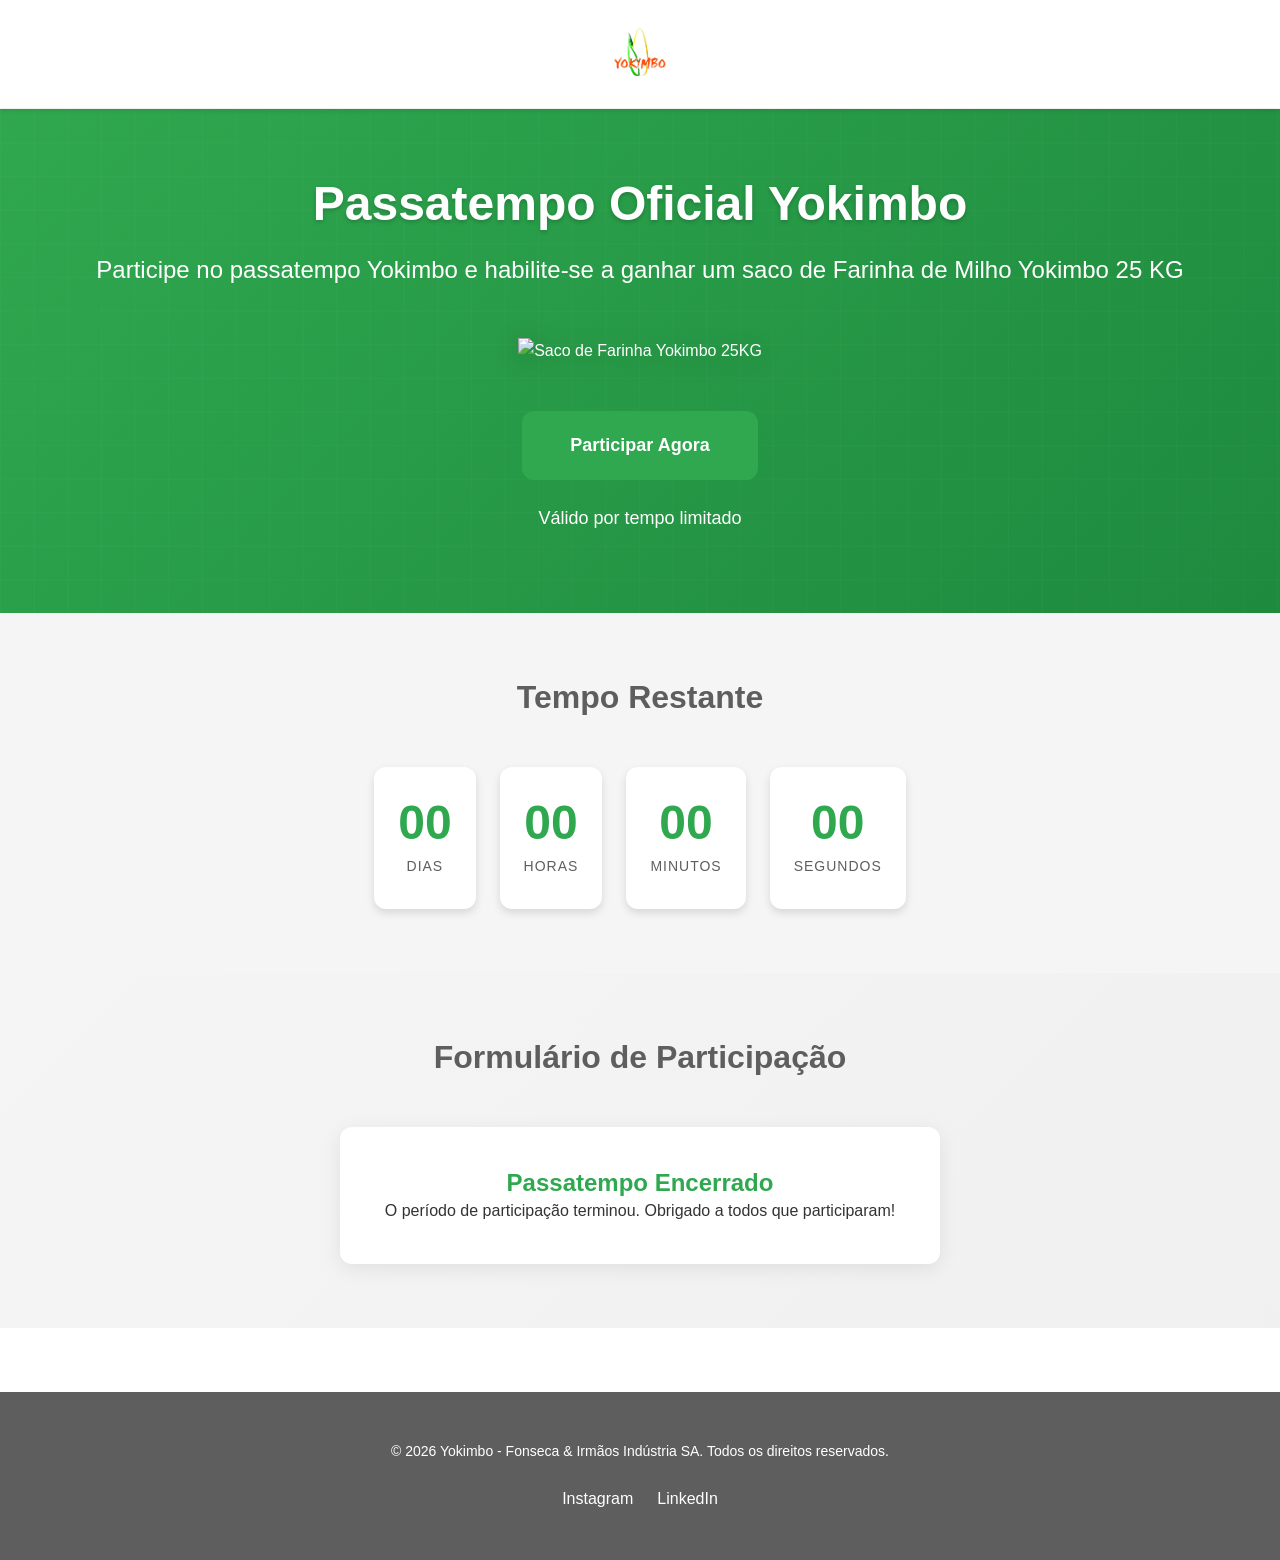
==== commit 6b3e5db8: "Update index.html" ====
--- a/index.html
+++ b/index.html
@@ -74,7 +74,7 @@
     <!-- FORMULÁRIO -->
     <section class="form-section" id="form-section">
         <div class="container">
-            <h2 class="section-title">Formulário de Participação</h2>
+            <h2 class="section-title" style="text-align:center;">Formulário de Participação</h2>
 
             <!-- Mensagem exibida quando o countdown chega a zero -->
             <div id="promotionClosedMessage" style="
@@ -162,20 +162,6 @@
                         <span class="form-error" id="error-province"></span>
                     </div>
                     
-                    <!-- Instagram -->
-                    <div class="form-group">
-                        <label for="instagram" class="form-label">Utilizador do Instagram *</label>
-                        <input 
-                            type="text" 
-                            id="instagram" 
-                            name="instagram" 
-                            class="form-input" 
-                            placeholder="@seu_utilizador"
-                            required
-                        >
-                        <span class="form-error" id="error-instagram"></span>
-                    </div>
-                    
                     <!-- Como Conheceu -->
                     <div class="form-group">
                         <label for="origin" class="form-label">Como conheceu a Yokimbo? *</label>
@@ -292,11 +278,11 @@
    <script src="js/config.js?v=2"></script>
 
 <script src="js/countdown.js?v=3"></script>
-<script src="js/validation.js?v=2"></script>
+<script src="js/validation.js?v=3"></script>
 
 <script type="module" src="js/firebase.js?v=2"></script>
 
-<script type="module" src="js/submit.js?v=5"></script>
+<script type="module" src="js/submit.js?v=6"></script>
 <script src="js/app.js?v=2"></script>
 </body>
 </html>
